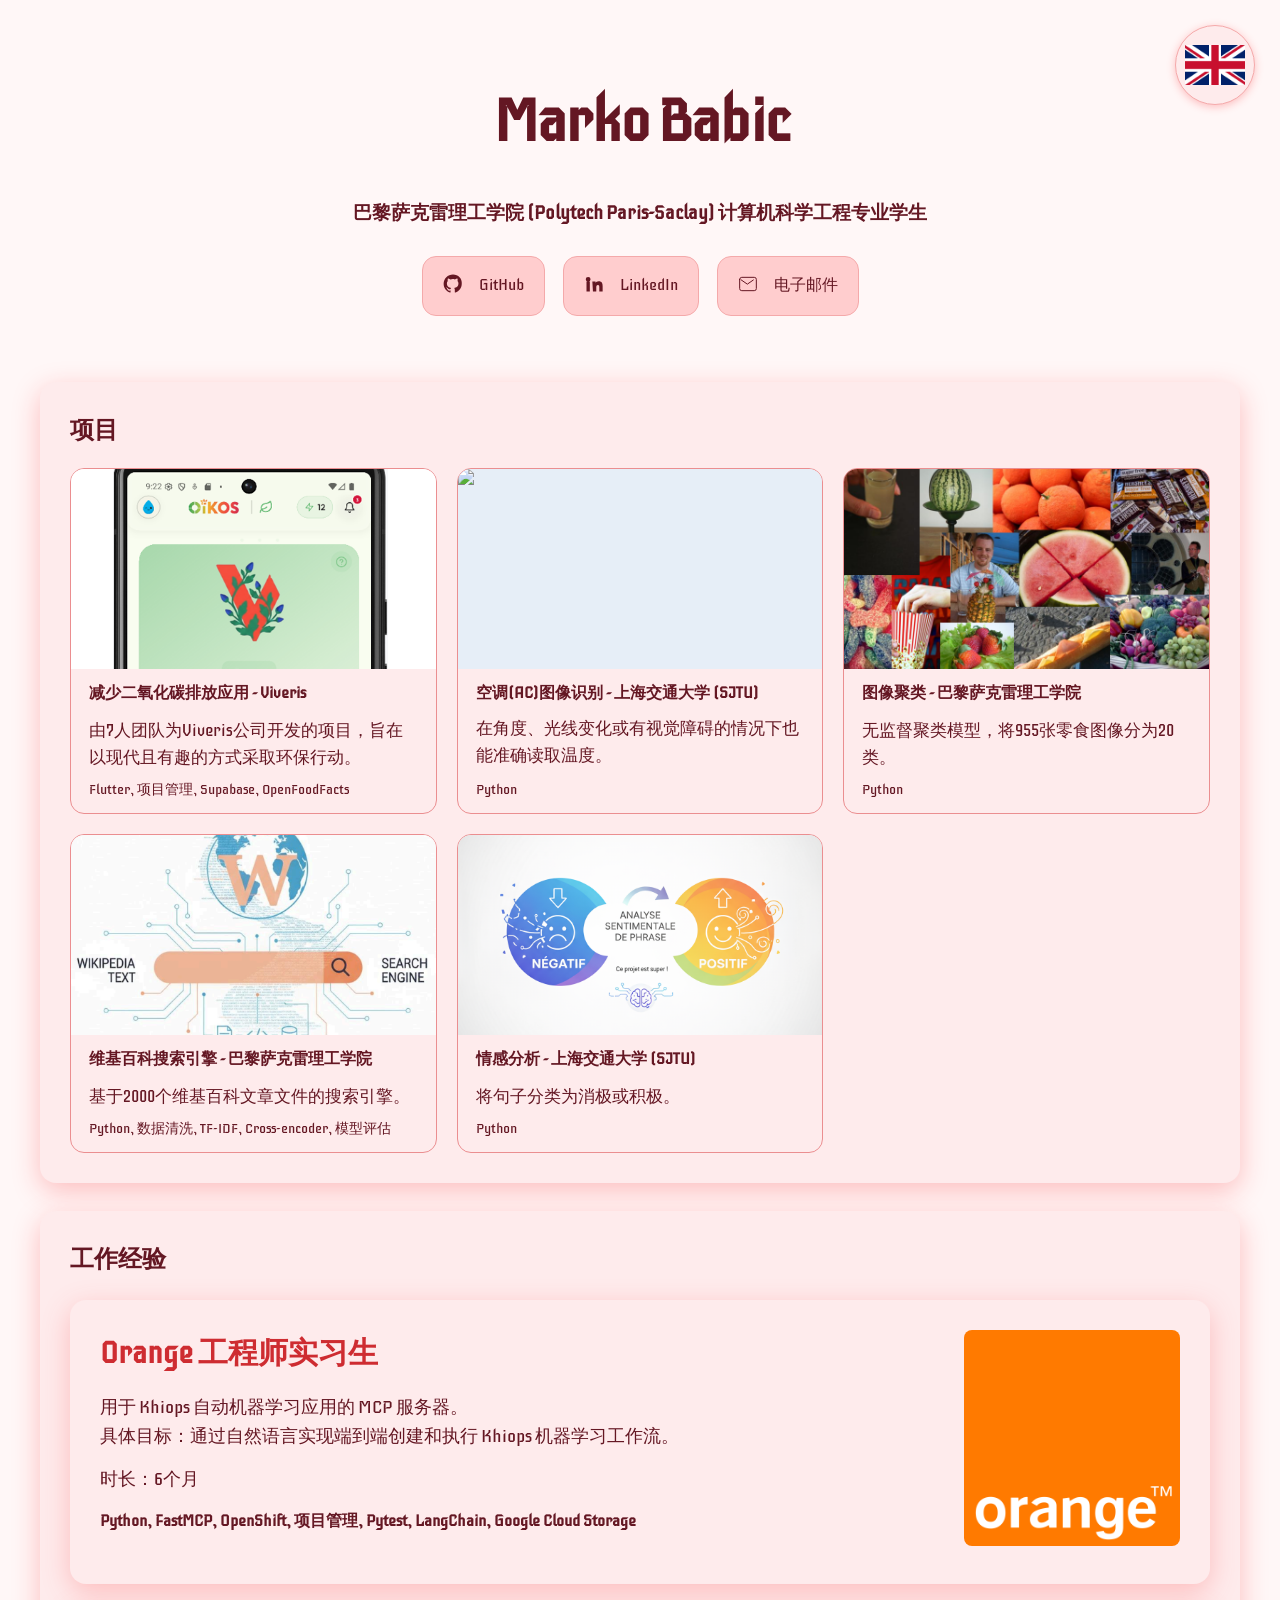
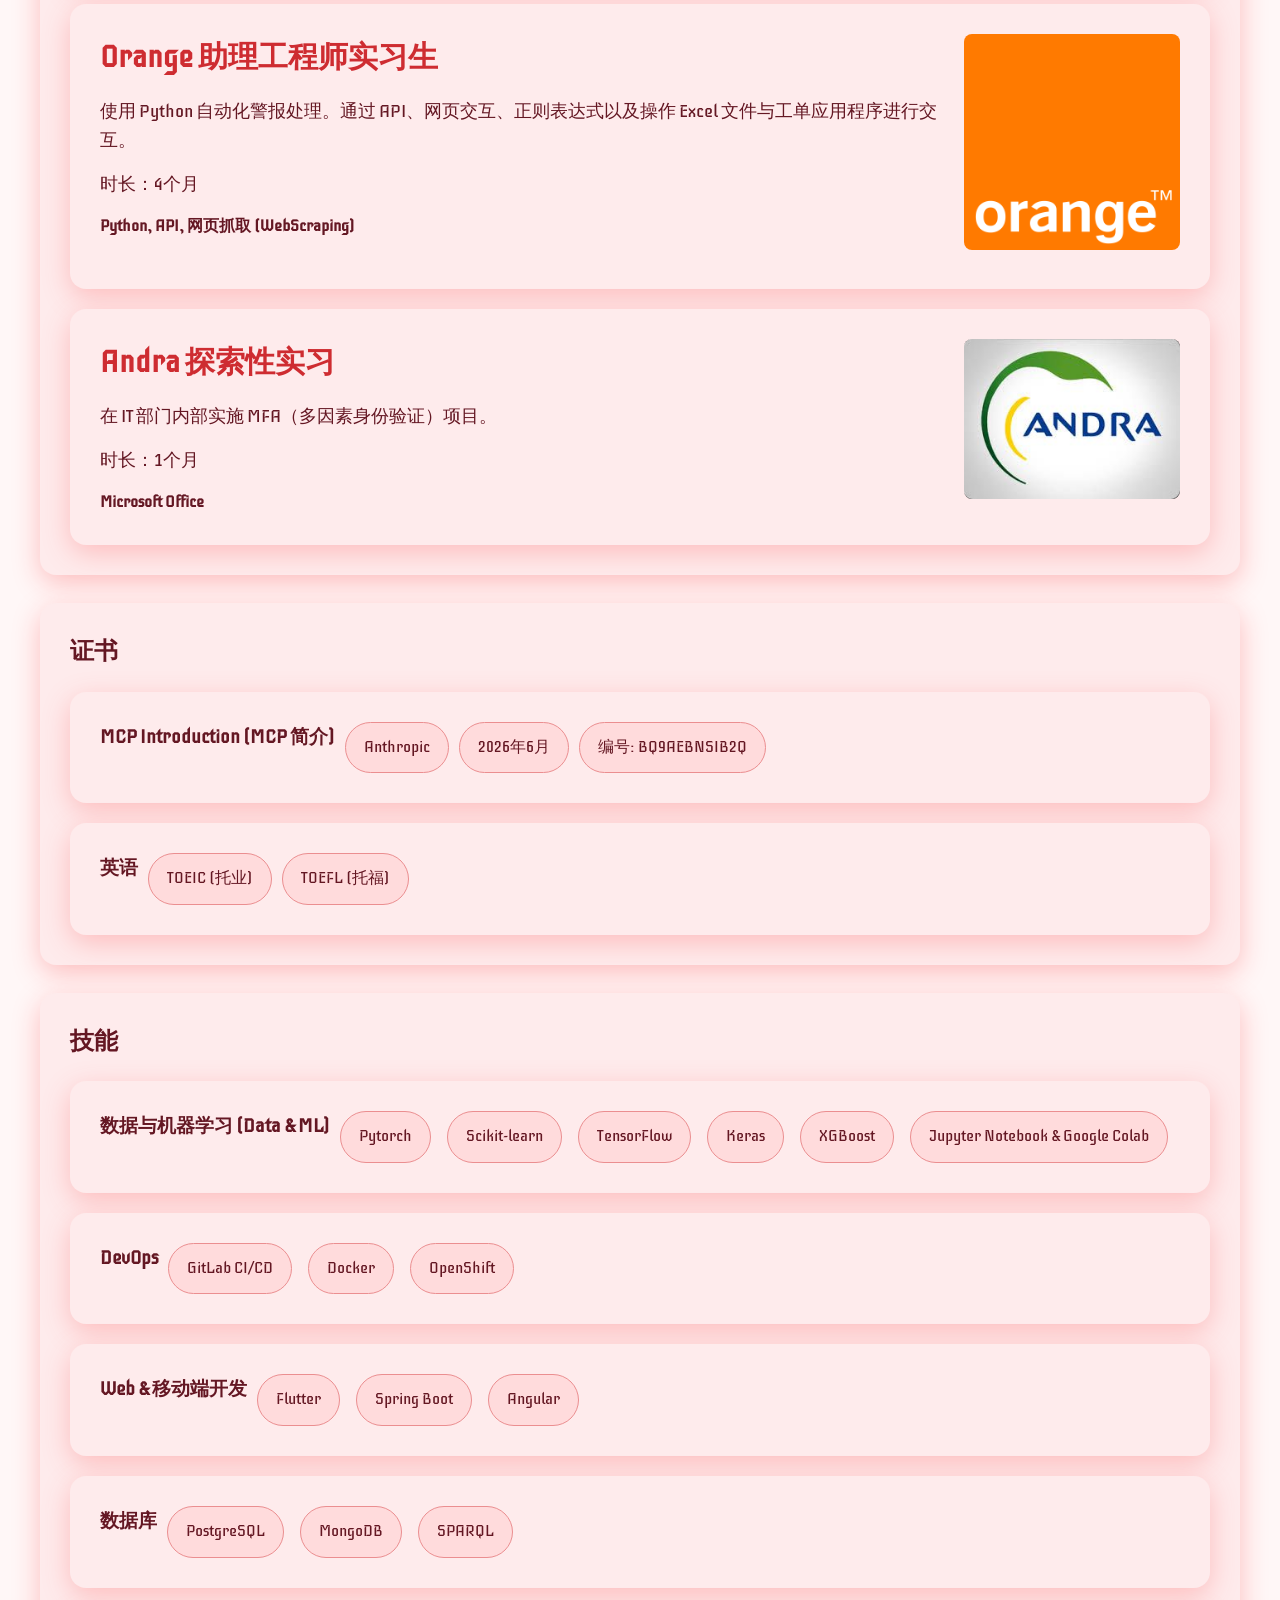
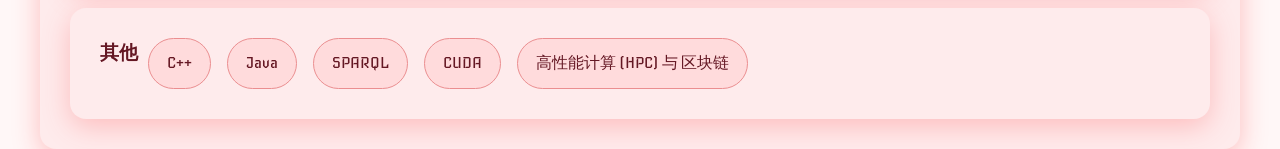
==== index_CN.html @ f630b7db "Rename index_cn.html to index_CN.html" ====
<!doctype html>
<html lang="zh">
<head>
  <meta charset="utf-8">
  <meta name="viewport" content="width=device-width,initial-scale=1">
  <title>作品集 — Marko Babic</title>
  <link rel="stylesheet" href="style.css" />
  <link href="https://fonts.googleapis.com/css?family=Iceberg:700|Iceberg:400" rel="stylesheet">
</head>
<body>
  <div class="container">
    <header>
      <div class="language-selector">
        <a href="index.html" class="language-btn" aria-label="法语版本">
          <span class="flag-icon">
            <img src="img/eng_flag.png" alt="FR" width="60" height="40">
          </span>
        </a>
      </div>

      <h1>Marko Babic</h1>
      <h3>巴黎萨克雷理工学院 (Polytech Paris-Saclay) 计算机科学工程专业学生</h3>

      <nav class="links" aria-label="社交链接">
        <a class="link-btn" href="https://github.com/Bakame1" target="_blank" rel="noopener noreferrer" aria-label="GitHub 链接">
          <span class="icon" aria-hidden="true">
            <svg viewBox="0 0 24 24" width="20" height="20" fill="none" xmlns="http://www.w3.org/2000/svg">
              <path d="M12 .5C5.73.5.75 5.48.75 11.76c0 4.9 3.17 9.06 7.57 10.53.55.1.75-.24.75-.53v-1.9c-3.08.67-3.73-1.48-3.73-1.48-.5-1.27-1.22-1.61-1.22-1.61-.99-.68.07-.67.07-.67 1.1.08 1.68 1.14 1.68 1.14.97 1.66 2.55 1.18 3.17.9.1-.7.38-1.18.69-1.45-2.46-.28-5.05-1.23-5.05-5.45 0-1.2.43-2.18 1.12-2.95-.11-.28-.49-1.41.11-2.94 0 0 .91-.29 2.98 1.12a10.3 10.3 0 0 1 2.71-.37c.92 0 1.85.12 2.71.37 2.07-1.41 2.98-1.12 2.98-1.12.6 1.53.22 2.66.11 2.94.7.77 1.12 1.76 1.12 2.95 0 4.23-2.6 5.16-5.08 5.43.39.34.73 1.02.73 2.06v3.06c0 .3.2.64.76.53 4.4-1.47 7.57-5.63 7.57-10.53C23.25 5.48 18.27.5 12 .5z" fill="currentColor"/>
            </svg>
          </span>
          <span>GitHub</span>
        </a>

        <a class="link-btn" href="https://linkedin.com/in/marko-babic" target="_blank" rel="noopener noreferrer" aria-label="LinkedIn 链接">
          <span class="icon" aria-hidden="true">
            <svg viewBox="0 0 24 24" width="20" height="20" fill="none" xmlns="http://www.w3.org/2000/svg">
              <path d="M4.98 3.5a2.88 2.88 0 1 1 0 5.76 2.88 2.88 0 0 1 0-5.76zM3 9h4v12H3zM10 9h3.83v1.64h.05c.53-1 1.82-2.06 3.74-2.06 4 0 4.74 2.64 4.74 6.07V21h-4v-5.02c0-1.2-.02-2.75-1.68-2.75-1.68 0-1.94 1.32-1.94 2.67V21h-4z" fill="currentColor"/>
            </svg>
          </span>
          <span>LinkedIn</span>
        </a>

        <a class="link-btn" href="#contactPopup" aria-label="发送电子邮件" onclick="openPopup(event)">
          <span class="icon" aria-hidden="true">
            <svg viewBox="0 0 24 24" width="20" height="20" fill="none" xmlns="http://www.w3.org/2000/svg">
              <path d="M2 6.5v11A2.5 2.5 0 0 0 4.5 20h15a2.5 2.5 0 0 0 2.5-2.5v-11A2.5 2.5 0 0 0 19.5 4h-15A2.5 2.5 0 0 0 2 6.5zM4 7.2l7.2 5 7.2-5" stroke="currentColor" stroke-width="1.2" stroke-linecap="round" stroke-linejoin="round"/>
            </svg>
          </span>
          <span>电子邮件</span>
        </a>
      </nav>
    </header>

    <section aria-labelledby="projects-title">
      <h2 id="projects-title" class="section-title">项目</h2>
      <div class="projects">
        
        <a href="https://github.com/MorganPhlp/oikos" class="project-link" target="_blank">
          <article class="project" aria-labelledby="proj1-title">
            <img src="img/projet1.png" alt="项目 1 图像" />
            <div class="project-body">
              <h3 id="proj1-title" style="font-size:16px;margin-bottom:2px">减少二氧化碳排放应用 - Viveris</h3>
              <p class="project-desc">由7人团队为Viveris公司开发的项目，旨在以现代且有趣的方式采取环保行动。</p>
              <div class="project-tech">Flutter, 项目管理, Supabase, OpenFoodFacts</div>
            </div>
          </article>
        </a>

        <a href="https://github.com/Bakame1/SJTU_digitAC_Recognition" class="project-link" target="_blank">
          <article class="project" aria-labelledby="proj2-title">
            <img src="img/projet2.jpg" alt="空调识别" />
            <div class="project-body">
              <h3 id="proj2-title" style="font-size:16px;margin-bottom:0px">空调(AC)图像识别 - 上海交通大学 (SJTU)</h3>
              <p class="project-desc">在角度、光线变化或有视觉障碍的情况下也能准确读取温度。</p>
              <div class="project-tech">Python</div>
            </div>
          </article>
        </a>

        <a href="https://github.com/Bakame1/Image_Clustering" class="project-link" target="_blank">
          <article class="project" aria-labelledby="proj3-title">
            <img src="img/projet3.png" alt="项目 3 图像" />
            <div class="project-body">
              <h3 id="proj3-title" style="font-size:16px;margin-bottom:2px">图像聚类 - 巴黎萨克雷理工学院</h3>
              <p class="project-desc">无监督聚类模型，将955张零食图像分为20类。</p>
              <div class="project-tech">Python</div>
            </div>
          </article>
        </a>

        <a href="https://github.com/Bakame1/ET5_NLP_Project_IR" class="project-link" target="_blank">
          <article class="project" aria-labelledby="proj4-title">
            <img src="img/projet4.png" alt="项目 4 图像" />
            <div class="project-body">
              <h3 id="proj4-title" style="font-size:16px;margin-bottom:2px">维基百科搜索引擎 - 巴黎萨克雷理工学院</h3>
              <p class="project-desc">基于2000个维基百科文章文件的搜索引擎。</p>
              <div class="project-tech">Python, 数据清洗, TF-IDF, Cross-encoder, 模型评估</div>
            </div>
          </article>
        </a>

        <a href="https://github.com/Bakame1/SJTU_Sentimental_Analysis" class="project-link" target="_blank">
          <article class="project" aria-labelledby="proj5-title">
            <img src="img/projet5.png" alt="项目 5 图像" />
            <div class="project-body">
              <h3 id="proj5-title" style="font-size:16px;margin-bottom:2px">情感分析 - 上海交通大学 (SJTU)</h3>
              <p class="project-desc">将句子分类为消极或积极。</p>
              <div class="project-tech">Python</div>
            </div>
          </article>
        </a>
      </div>
    </section>

    <section aria-labelledby="experiences-title">
      <div class="experiences">
        <h2 id="Experience" class="section-experience">工作经验</h2>
        <article class="experience" aria-labelledby="exp1-title">
          <div class="experience-body">
            <h3 id="exp1-title">Orange 工程师实习生</h3>
            <p class="project-desc">用于 Khiops 自动机器学习应用的 MCP 服务器。<br/>
              具体目标：通过自然语言实现端到端创建和执行 Khiops 机器学习工作流。</p>
            <p class="project-desc">时长：6个月</p>
            <div class="project-tech">Python, FastMCP, OpenShift, 项目管理, Pytest, LangChain, Google Cloud Storage</div>
          </div>
          <div class="experience-image">
            <img src="img/orange_logo.png" alt="Orange 标志" />
          </div>
        </article>

        <article class="experience" aria-labelledby="exp2-title">
          <div class="experience-body">
            <h3 id="exp2-title">Orange 助理工程师实习生</h3>
            <p class="project-desc">使用 Python 自动化警报处理。通过 API、网页交互、正则表达式以及操作 Excel 文件与工单应用程序进行交互。</p>
            <p class="project-desc">时长：4个月</p>
            <div class="project-tech">Python, API, 网页抓取 (WebScraping)</div>
          </div>
          <div class="experience-image">
            <img src="img/orange_logo.png" alt="Orange 标志" />
          </div>
        </article>

        <article class="experience" aria-labelledby="exp3-title">
          <div class="experience-body">
            <h3 id="exp3-title">Andra 探索性实习</h3>
            <p class="project-desc">在 IT 部门内部实施 MFA（多因素身份验证）项目。</p>
            <p class="project-desc">时长：1个月</p>
            <div class="project-tech">Microsoft Office</div>
          </div>
          <div class="experience-image">
            <img src="img/andra_logo.jpg" alt="Andra 标志" />
          </div>
        </article>
      </div>
    </section>

    <section aria-labelledby="certifications-title">
      <h2 id="certifications-title" class="section-title">证书</h2>
      <article class="experience">
        <h3>MCP Introduction (MCP 简介)</h3>
        <span class="skill" role="listitem">Anthropic</span>
        <span class="skill" role="listitem">2026年6月</span>
        <span class="skill" role="listitem">编号: BQ9AEBNSIB2Q</span>
      </article>
      <article class="experience">
        <h3>英语</h3>
        <span class="skill" role="listitem">TOEIC (托业)</span>
        <span class="skill" role="listitem">TOEFL (托福)</span>
      </article>
    </section>

    <section aria-labelledby="skills-title">
      <h2 id="skills-title" class="section-title">技能</h2>
      
      <article class="experience">
        <h3>数据与机器学习 (Data & ML)</h3>
        <div class="skills" role="list">
          <span class="skill" role="listitem">Pytorch</span>
          <span class="skill" role="listitem">Scikit-learn</span>
          <span class="skill" role="listitem">TensorFlow</span>
          <span class="skill" role="listitem">Keras</span>
          <span class="skill" role="listitem">XGBoost</span>
          <span class="skill" role="listitem">Jupyter Notebook & Google Colab</span>
        </div>
      </article>
      
      <article class="experience">
        <h3>DevOps</h3>
        <div class="skills" role="list">
          <span class="skill" role="listitem">GitLab CI/CD</span>
          <span class="skill" role="listitem">Docker</span>
          <span class="skill" role="listitem">OpenShift</span>
        </div>
      </article>

      <article class="experience">
        <h3>Web & 移动端开发</h3>
        <div class="skills" role="list">
          <span class="skill" role="listitem">Flutter</span>
          <span class="skill" role="listitem">Spring Boot</span>
          <span class="skill" role="listitem">Angular</span>
        </div>
      </article>

      <article class="experience">
        <h3>数据库</h3>
        <div class="skills" role="list">
          <span class="skill" role="listitem">PostgreSQL</span>
          <span class="skill" role="listitem">MongoDB</span>
          <span class="skill" role="listitem">SPARQL</span>
        </div>
      </article>

      <article class="experience">
        <h3>其他</h3>
        <div class="skills" role="list">
          <span class="skill" role="listitem">C++</span>
          <span class="skill" role="listitem">Java</span>
          <span class="skill" role="listitem">SPARQL</span>
          <span class="skill" role="listitem">CUDA</span>
          <span class="skill" role="listitem">高性能计算 (HPC) 与 区块链</span>
        </div>
      </article>
    </section>

    <div id="contactPopup" class="popup-overlay">
      <div class="popup-content">
        <span class="close-popup">&times;</span>
        <h2>联系我</h2>
        <form action="https://getform.io/f/bgdjlmoa" method="POST" class="contact-form">
          <input type="text" name="name" placeholder="姓名" required>
          <input type="email" name="email" placeholder="电子邮件" required>
          <textarea name="message" placeholder="留言内容" required></textarea>
          <input type="hidden" name="_gotcha" style="display:none !important">
          <button type="submit">发送</button>
        </form>
      </div>
    </div>

    <div id="globalSuccessOverlay" class="global-success-overlay">
      <div class="global-success-message">
        消息发送成功！
      </div>
    </div>

    <script src="script.js"></script>
  </body>
</html>
---- style.css ----
/* Variables globales (thème clair par défaut) */
:root {
  --bg-base: #FFF7F7;
  --bg-reverse:#201314;

  --text-base: #641723;
  --text-base-2 : #CE2C31;

  --bg_link_btn : #FFCDCE;

  --card-bg: #FEEBEC;
  
  --skill-bg: #FFDBDC;

  --shadow-color: #FDBDBE;
  --border-color: #F4A9AA;
  --skill-border: #EB8E90;

  --font-title:'Iceberg';
  --font-title-body:'Iceberg';
}
/* Thème sombre, selon préférence système */
@media (prefers-color-scheme: dark) {
  :root {
    --bg-base: #201314;
    --bg-reverse:#FFF7F7;


    --text-base: #FFD1D9;
    --text-base-2 : #FF9592;

    --bg_link_btn : #611623;

    --card-bg: #3B1219;
    --skill-bg: #500F1C;

    --shadow-color: #72232D;
    --border-color: #8C333A;
    --skill-border: #B54548;
  }
}
/* Styles appliquant les variables */
* { box-sizing: border-box; margin: 0; padding: 0; }
html, body { height: 100%; }


body {
  font-family:  var(--font-title-body),system-ui, -apple-system, "Segoe UI", Roboto, "Helvetica Neue", Arial;
  line-height: 1.6;
  color: var(--text-base);
  background: var(--bg-base);
  -webkit-font-smoothing: antialiased;
  -moz-osx-font-smoothing: grayscale;
  padding: 36px;
}

.container { max-width: 1200px; margin: 0 auto; }
header {
  display: flex;
  flex-direction: column;
  align-items: center;
  gap: 28px;
  padding: 38px 24px;
}
h1 { font-size: clamp(40px, 8vw, 60px); letter-spacing: -0.03em; font-family: var(--font-title-name); }
/* Boutons sociaux */
.links { display: flex; gap: 18px; }
.link-btn {
  color:  var(--text-base);
  display: inline-flex;
  align-items: center;
  gap: 12px;
  padding: 16px 20px;
  border-radius: 14px;
  text-decoration: none;
  background: var(--bg_link_btn);
  border: 1px solid var(--border-color);
  backdrop-filter: blur(4px);
  transition: transform 200ms ease, box-shadow 200ms ease;
  overflow: hidden;
}
.link-btn:focus { outline: 4px solid var(--text-base); }
.link-btn:hover {
  transform: translateY(-4px);
  box-shadow: 0 8px 24px var(--shadow-color);
}
/* Icônes en rotation */
.icon {
  width: 24px;
  height: 24px;
  display: inline-block;
  transition: transform 0.8s cubic-bezier(.2,.8,.2,1);
  will-change: transform;
}
.link-btn:hover .icon { transform: rotate(360deg); }
/* Sections */
section {
  background: var(--card-bg);
  border-radius: 16px;
  padding: 30px;
  margin-top: 28px;
  box-shadow: 0 8px 28px var(--shadow-color);
}
.section-title { font-weight: 600; margin-bottom: 18px; }
/* Compétences */
.skills {
  display: flex;
  flex-wrap: wrap;
  gap: 16px;
}
.skill {
  padding: 12px 18px;
  border-radius: 999px;
  background: var(--skill-bg);
  font-size: 16px;
  border: 1px solid var(--skill-border);
}
/* Projets */
.projects {
  display: grid;
  grid-template-columns: repeat(3, 1fr);
  gap: 20px;
}
.project {
  display: flex;
  flex-direction: column;
  border-radius: 14px;
  overflow: hidden;
  border: 1px solid var(--skill-border);
  margin: 0;
  height: 100%; /* Prend toute la hauteur disponible */
}
.project img {
  width: 100%;
  height: 200px;
  object-fit: cover;
  display: block;
  background: #e6eef7;
  font-size: 0;
  line-height: 0;
}
.project-body {
  padding: 12px 18px 12px; /* Padding réduit en bas */
  flex-grow: 1;
  display: flex;
  flex-direction: column;
  gap: 8px;
}
.project-body h3,
.project-body p {
  margin: 0;
  padding: 0;
}
.project-desc {
  font-size: 17px;
  color: var(--text-base);
  margin: 0;
}
.project-tech {
  font-size: 14px;
  color: var(--text-base);
  margin: 0;
  margin-top: auto; /* Aligne le texte en bas si nécessaire */
}
/* Réactivité */
@media (max-width: 900px) {
  .projects { grid-template-columns: repeat(2, 1fr); }
}
@media (max-width: 600px) {
  header { align-items: flex-start; }
  .links { order: 2; }
  .projects { grid-template-columns: 1fr; }
  .project img { height: 240px; }
}
/* Réduire les animations si préférence */
@media (prefers-reduced-motion: reduce) {
  .icon, .link-btn { transition: none; }
}

/* Style de base de l'élément */
article.project {
  /* Ajoute une transition douce pour l'effet de grossissement */
  transition: transform 0.1s ease-in-out; 
}

/* Style appliqué lorsque la souris est sur l'élément */
article.project:hover {
  /* Fait grossir l'élément de 10% */
  transform: scale(1.08); 
  /* Vous pouvez aussi ajouter d'autres effets, comme une ombre */
  box-shadow: 0 10px 20px rgba(0,0,0,0.2);
}
a.project-link {
  color: inherit; /* Fait en sorte que le texte hérite de la couleur de son parent */
  text-decoration: none; /* Supprime le soulignement du lien */
}
/* Pop-up de contact */
.popup-overlay {
  display: none;
  position: fixed;
  top: 0;
  left: 0;
  width: 100%;
  height: 100%;
  background-color: rgba(0, 0, 0, 0.7);
  z-index: 1000;
  justify-content: center;
  align-items: center;
}

.popup-content {
  background: var(--card-bg);
  padding: 24px;
  border-radius: 12px;
  width: 90%;
  max-width: 500px;
  box-shadow: 0 8px 28px var(--shadow-color);
  position: relative;
}

.popup-content h2 {
  margin-top: 0;
  color: var(--text-base);
}

.close-popup {
  position: absolute;
  top: 12px;
  right: 16px;
  font-size: 24px;
  cursor: pointer;
  color: var(--text-base);
}

.contact-form {
  display: flex;
  flex-direction: column;
  gap: 12px;
}

.contact-form input,
.contact-form textarea {
  padding: 10px;
  border: 1px solid var(--border-color);
  border-radius: 6px;
  background: var(--skill-bg);
  color: var(--text-base);
}

.contact-form textarea {
  min-height: 120px;
  resize: vertical;
}

.contact-form button {
  padding: 12px;
  background: var(--bg_link_btn);
  color: var(--text-base);
  border: none;
  border-radius: 6px;
  cursor: pointer;
  font-weight: 600;
}

.contact-form button:hover {
  opacity: 0.9;
}

/* Animation pour le message de succès */
@keyframes slideIn {
  0% {
    opacity: 0;
    transform: translateY(10px);
  }
  100% {
    opacity: 1;
    transform: translateY(0);
  }
}


/* Overlay pour le message de succès */
.global-success-overlay {
  display: none;
  position: fixed;
  top: 0;
  left: 0;
  width: 100%;
  height: 100%;
  background-color: var(--bg-base);
  z-index: 1001;
  justify-content: center;
  align-items: center;
}

.global-success-message {
  background-color: var(--bg-reverse);
  color: green;
  padding: 20px 30px;
  border-radius: 12px;
  box-shadow: 0 8px 28px var(--shadow-color);
  animation: slideIn 0.3s ease-out forwards;
  text-align: center;
  font-weight: 600;
  max-width: 80%;
}



/* Boutons de langue */
.language-selector {
  position: fixed;
  top: 20px;
  right: 20px;
  z-index: 1000;
  display: flex;
  gap: 12px;
  border-radius: 50%;
  padding: 5px;
  
}


.language-btn {
  display: inline-flex;
  align-items: center;
  justify-content: center;
  width: 80px;
  height: 80px;
  border-radius: 50%;
  background: var(--card-bg);
  border: 1px solid var(--border-color);
  transition: transform 0.4s ease;
  overflow: hidden;
  box-shadow: 0 2px 8px var(--shadow-color);
}

.language-btn:hover {
  transform: rotate(360deg);
}

.flag-icon {
  width: 60px;
  height: 60px;
  display: flex;
  align-items: center;
  justify-content: center;
}

.flag-icon svg {
  width: 100%;
  height: 100%;
}

/* Experience */
.experience {
  display: flex;
  align-items: flex-start;
  gap: 10px;
  background: var(--card-bg);
  border-radius: 16px;
  padding: 30px;
  margin-top: 20px;
  box-shadow: 0 8px 28px var(--shadow-color);
}

.experience-body {
  flex: 1;
  min-width: 0;
}

.experience-body h3 {
  font-size: 30px;
  margin-bottom: 15px;
  color: var(--text-base-2);
}

.experience-body .project-desc {
  font-size: 18px;
  margin-bottom: 15px;
  line-height: 1.6;
}

.experience-body .project-tech {
  font-size: 16px;
  font-weight: 600;
}

.experience-image {
  flex-shrink: 0;
  width: 20%;
  max-width: 400px;
}

.experience-image img {
  width: 100%;
  height: auto;
  border-radius: 8px;
}

/* Réactivité */
@media (max-width: 768px) {
  .experience {
    flex-direction: column;
  }
  .experience-image {
    width: 100%;
    margin-top: 20px;
  }
}
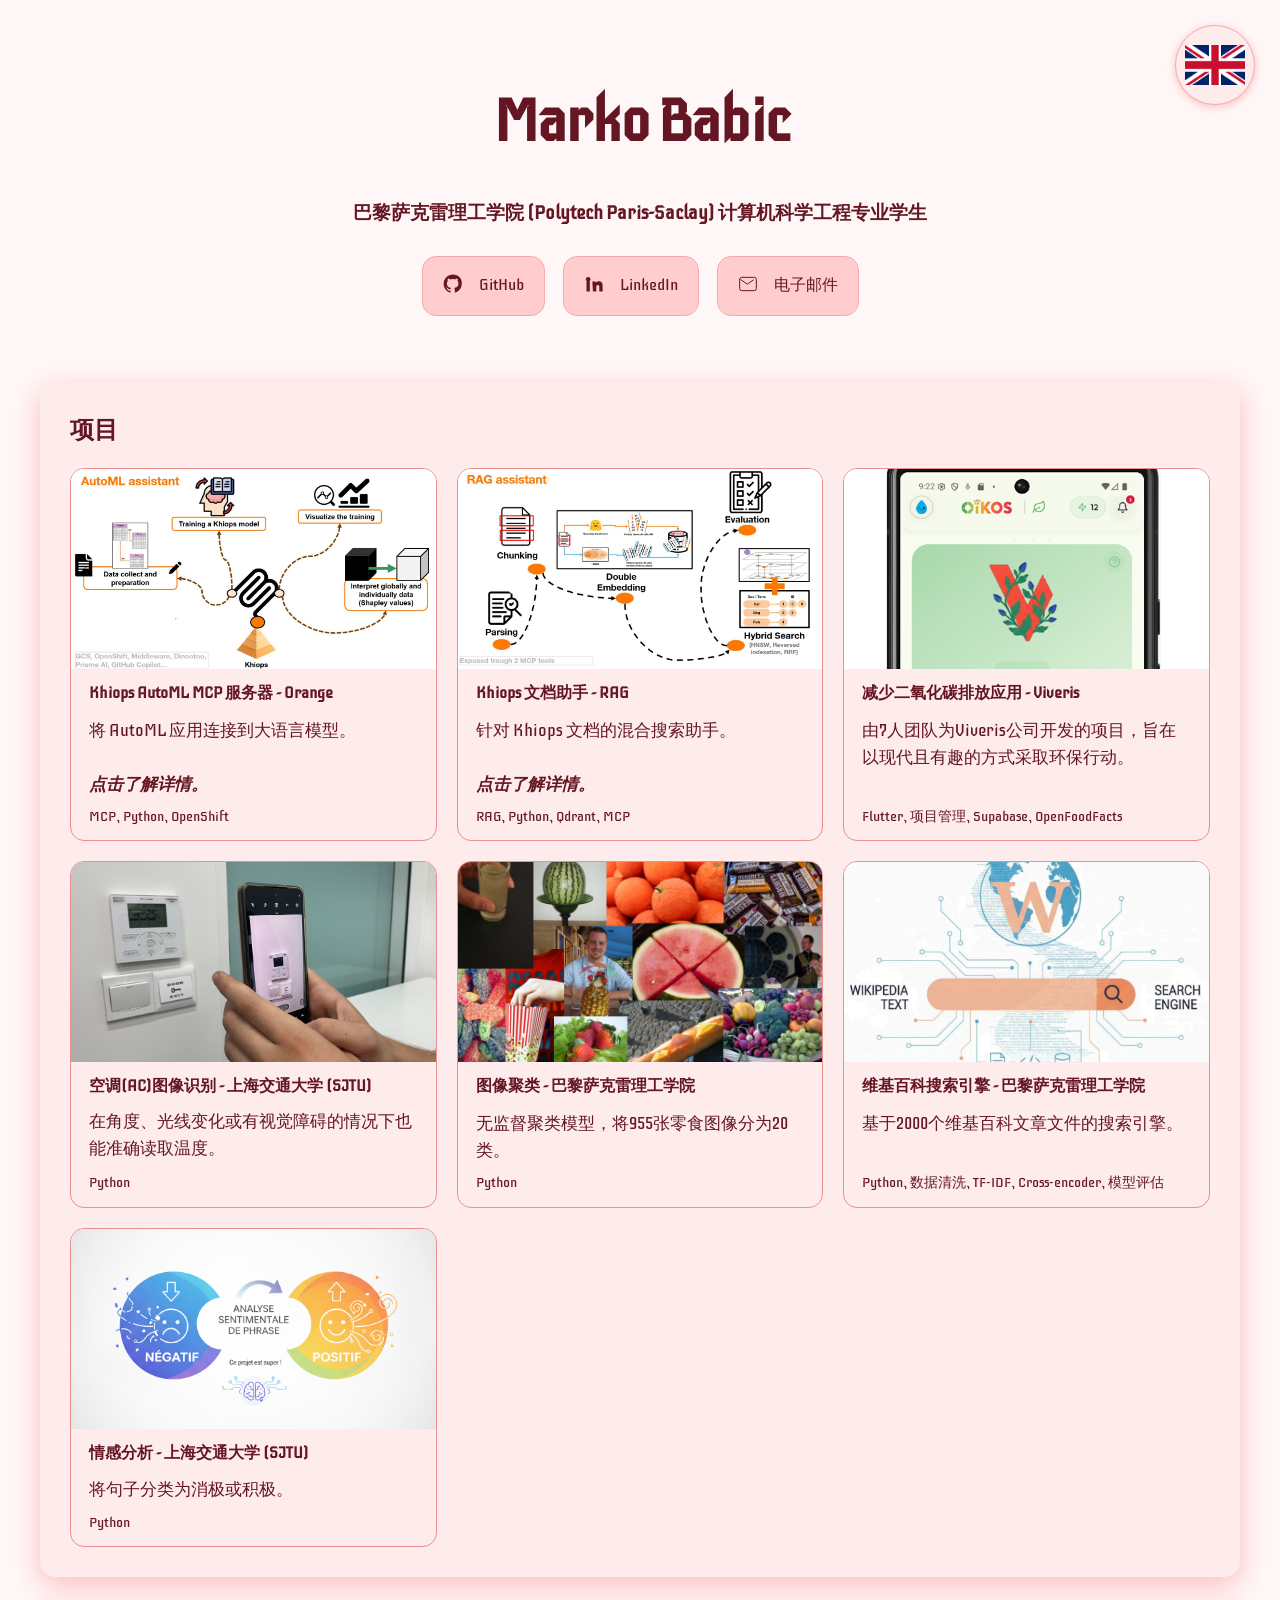
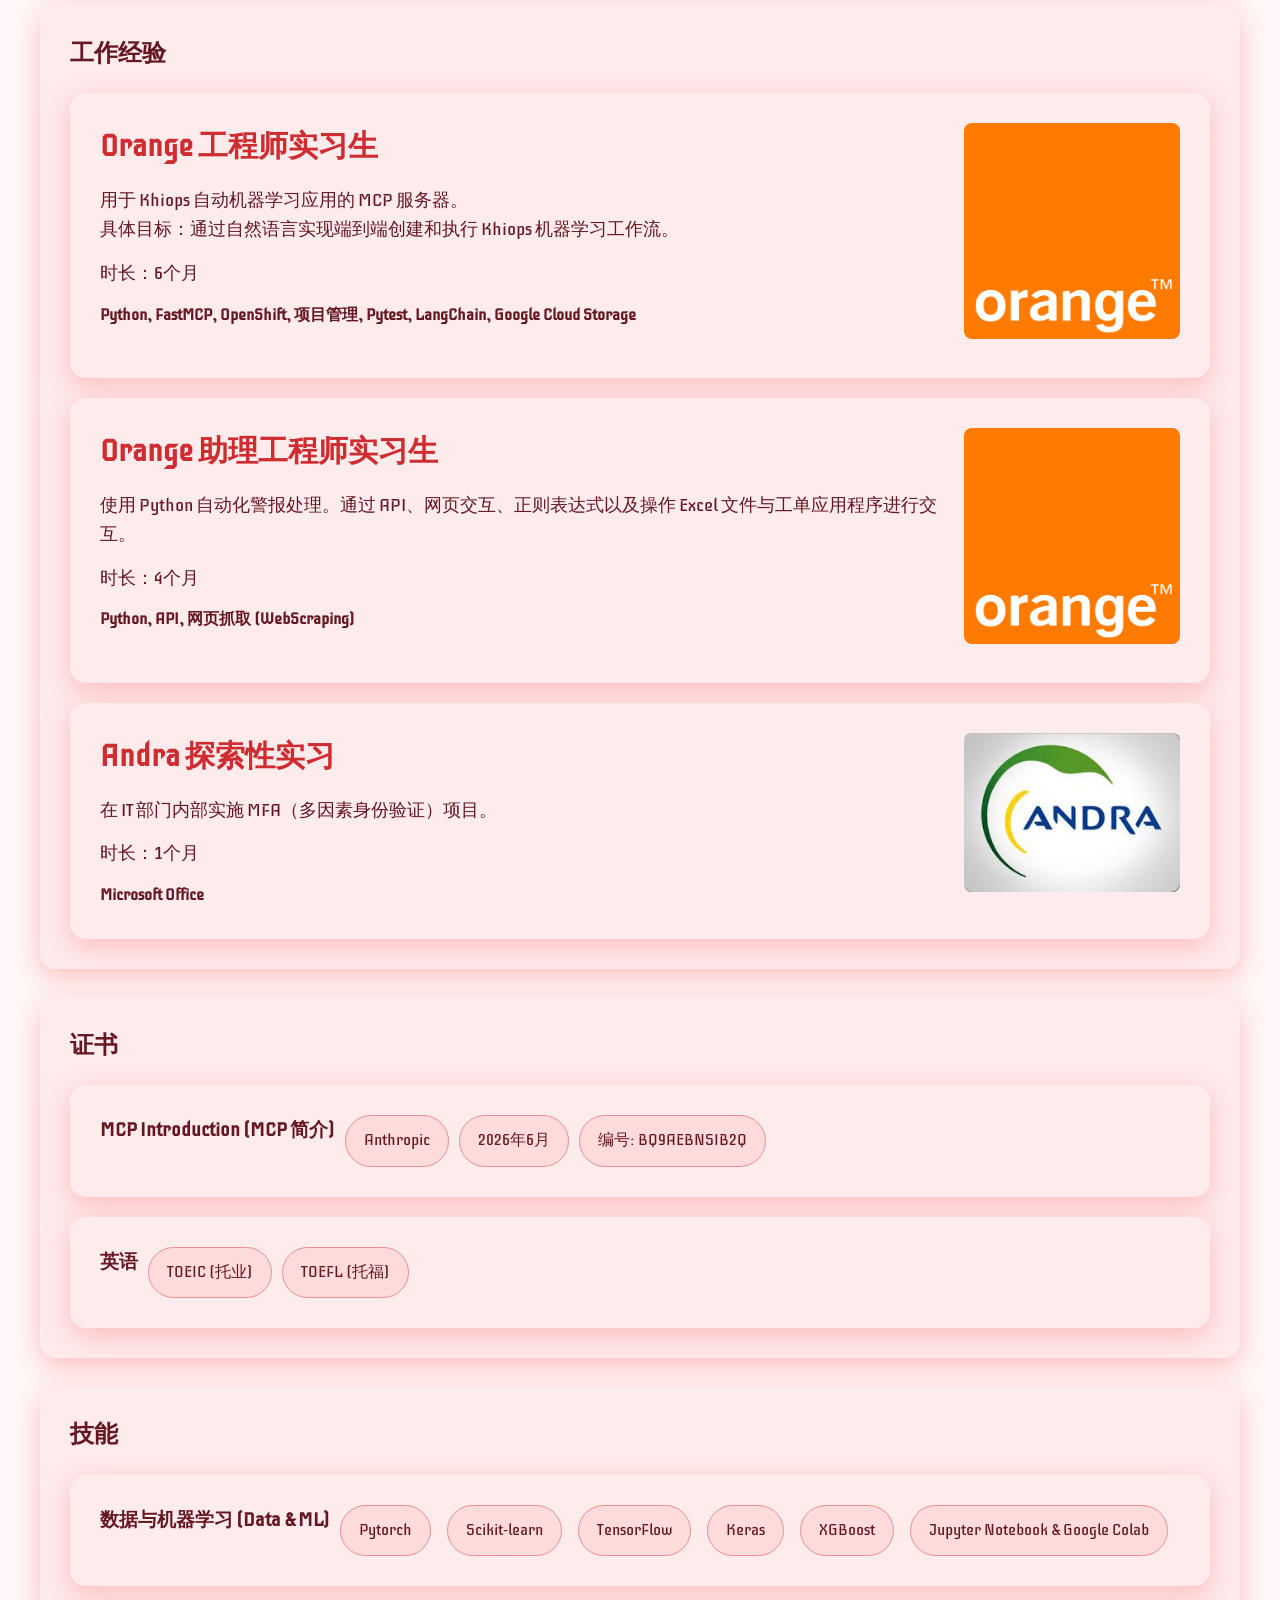
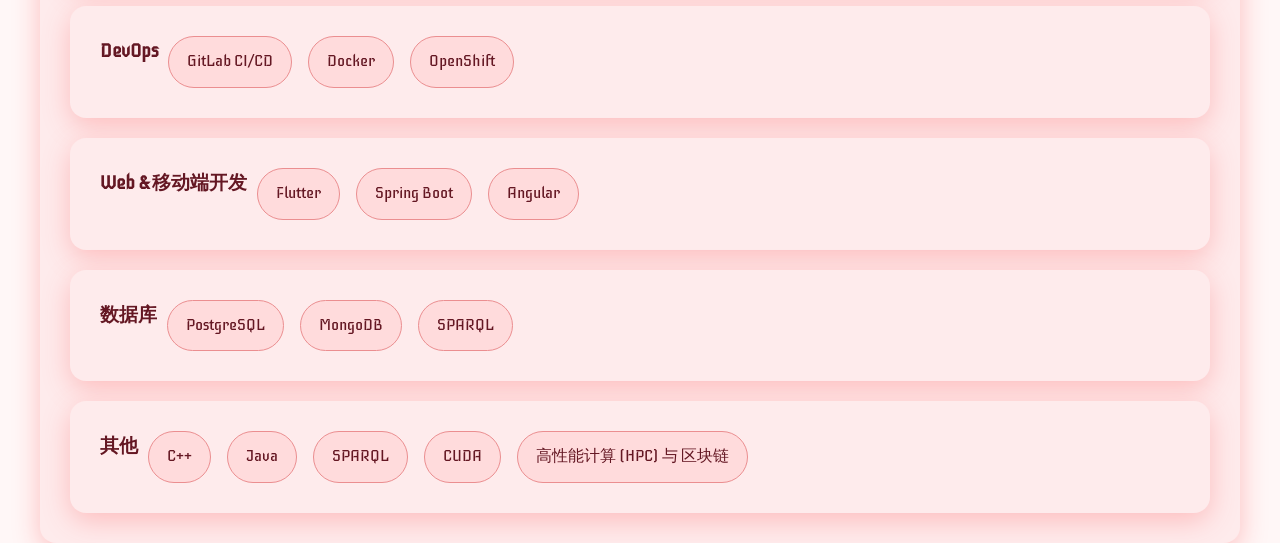
==== commit 278f7e71: "update fr, cn pages + refactoring names of elements" ====
--- a/index_CN.html
+++ b/index_CN.html
@@ -55,9 +55,31 @@
       <h2 id="projects-title" class="section-title">项目</h2>
       <div class="projects">
         
+        <a href="#mcpProjectPopup" class="project-link project-modal-trigger" aria-haspopup="dialog" aria-controls="mcpProjectPopup" aria-label="查看 Khiops AutoML MCP 服务器项目详情">
+          <article class="project" aria-labelledby="mcp-project-title">
+            <img src="img/project-01-mcp.jpg" alt="Khiops AutoML MCP 项目" />
+            <div class="project-body">
+              <h3 id="mcp-project-title" style="font-size:16px;margin-bottom:2px">Khiops AutoML MCP 服务器 - Orange</h3>
+              <p class="project-desc">将 AutoML 应用连接到大语言模型。<br/><br/><i><b>点击了解详情。</b></i></p>
+              <div class="project-tech">MCP, Python, OpenShift</div>
+            </div>
+          </article>
+        </a>
+
+        <a href="#ragProjectPopup" class="project-link project-modal-trigger" aria-haspopup="dialog" aria-controls="ragProjectPopup" aria-label="查看 Khiops RAG 文档助手项目详情">
+          <article class="project" aria-labelledby="rag-project-title">
+            <img src="img/project-02-rag.jpg" alt="Khiops RAG 文档助手" />
+            <div class="project-body">
+              <h3 id="rag-project-title" style="font-size:16px;margin-bottom:2px">Khiops 文档助手 - RAG</h3>
+              <p class="project-desc">针对 Khiops 文档的混合搜索助手。<br/><br/><i><b>点击了解详情。</b></i></p>
+              <div class="project-tech">RAG, Python, Qdrant, MCP</div>
+            </div>
+          </article>
+        </a>
+
         <a href="https://github.com/MorganPhlp/oikos" class="project-link" target="_blank">
           <article class="project" aria-labelledby="proj1-title">
-            <img src="img/projet1.png" alt="项目 1 图像" />
+            <img src="img/project-03-co2-reduction.png" alt="项目 1 图像" />
             <div class="project-body">
               <h3 id="proj1-title" style="font-size:16px;margin-bottom:2px">减少二氧化碳排放应用 - Viveris</h3>
               <p class="project-desc">由7人团队为Viveris公司开发的项目，旨在以现代且有趣的方式采取环保行动。</p>
@@ -68,7 +90,7 @@
 
         <a href="https://github.com/Bakame1/SJTU_digitAC_Recognition" class="project-link" target="_blank">
           <article class="project" aria-labelledby="proj2-title">
-            <img src="img/projet2.jpg" alt="空调识别" />
+            <img src="img/project-04-ac-recognition.jpg" alt="空调识别" />
             <div class="project-body">
               <h3 id="proj2-title" style="font-size:16px;margin-bottom:0px">空调(AC)图像识别 - 上海交通大学 (SJTU)</h3>
               <p class="project-desc">在角度、光线变化或有视觉障碍的情况下也能准确读取温度。</p>
@@ -79,7 +101,7 @@
 
         <a href="https://github.com/Bakame1/Image_Clustering" class="project-link" target="_blank">
           <article class="project" aria-labelledby="proj3-title">
-            <img src="img/projet3.png" alt="项目 3 图像" />
+            <img src="img/project-05-image-clustering.png" alt="项目 3 图像" />
             <div class="project-body">
               <h3 id="proj3-title" style="font-size:16px;margin-bottom:2px">图像聚类 - 巴黎萨克雷理工学院</h3>
               <p class="project-desc">无监督聚类模型，将955张零食图像分为20类。</p>
@@ -90,7 +112,7 @@
 
         <a href="https://github.com/Bakame1/ET5_NLP_Project_IR" class="project-link" target="_blank">
           <article class="project" aria-labelledby="proj4-title">
-            <img src="img/projet4.png" alt="项目 4 图像" />
+            <img src="img/project-06-wikipedia-search.png" alt="项目 4 图像" />
             <div class="project-body">
               <h3 id="proj4-title" style="font-size:16px;margin-bottom:2px">维基百科搜索引擎 - 巴黎萨克雷理工学院</h3>
               <p class="project-desc">基于2000个维基百科文章文件的搜索引擎。</p>
@@ -101,7 +123,7 @@
 
         <a href="https://github.com/Bakame1/SJTU_Sentimental_Analysis" class="project-link" target="_blank">
           <article class="project" aria-labelledby="proj5-title">
-            <img src="img/projet5.png" alt="项目 5 图像" />
+            <img src="img/project-07-sentiment-analysis.png" alt="项目 5 图像" />
             <div class="project-body">
               <h3 id="proj5-title" style="font-size:16px;margin-bottom:2px">情感分析 - 上海交通大学 (SJTU)</h3>
               <p class="project-desc">将句子分类为消极或积极。</p>
@@ -222,6 +244,47 @@
         </div>
       </article>
     </section>
+
+    <div id="mcpProjectPopup" class="popup-overlay project-popup-overlay">
+      <div class="popup-content project-popup-content" role="dialog" aria-modal="true" aria-labelledby="mcpProjectTitle" aria-describedby="mcpProjectDescription">
+        <button type="button" class="close-project-popup" aria-label="关闭项目详情">&times;</button>
+        <img class="project-popup-image" src="img/project-01-mcp.jpg" alt="Khiops AutoML MCP 服务器项目插图" />
+        <h2 id="mcpProjectTitle">Khiops AutoML MCP 服务器 - Orange</h2>
+        <ul id="mcpProjectDescription" class="project-details">
+          <li>基于 Khiops Python 库实现确定性的 MCP 工具。</li>
+          <li>采用无状态架构并通过数据库确保数据持久化。</li>
+          <li>通过 Google Cloud Storage 身份验证，直接使用存储在 GCS 中的数据集训练机器学习模型。</li>
+          <li>通过中间件会话拦截 MCP 工具调用。</li>
+          <li>已在多个 MCP 客户端上测试：Dinootoo、Prisme AI、GitHub Copilot 和 VS Code 上的 Continue。</li>
+        </ul>
+      </div>
+    </div>
+
+    <div id="ragProjectPopup" class="popup-overlay project-popup-overlay">
+      <div class="popup-content project-popup-content" role="dialog" aria-modal="true" aria-labelledby="ragProjectTitle" aria-describedby="ragProjectDescription">
+        <button type="button" class="close-project-popup" aria-label="关闭项目详情">&times;</button>
+        <img class="project-popup-image" src="img/project-02-rag.jpg" alt="Khiops RAG 文档助手项目插图" />
+        <h2 id="ragProjectTitle">Khiops 文档助手 - RAG</h2>
+        <ul id="ragProjectDescription" class="project-details">
+          <li>解析 .md、.py、.ipynb 和 .rst 格式的文档。</li>
+          <li>根据章节标题对文档进行分块。</li>
+          <li>将文本块转换为稠密向量 (sentence-transformers/paraphrase-multilingual-MiniLM-L12-v2) 和稀疏向量 (BM25)。</li>
+          <li>将包含两种向量的唯一数据点保存到 Qdrant。</li>
+          <li>稠密向量使用 HNSW 索引，稀疏向量使用倒排索引。</li>
+          <li>通过 RRF 和 DBSF 合并排名，实现混合搜索。</li>
+          <li>使用 Recall@k、Precision@k 和 MRR 评估检索效果。</li>
+          <li>通过两个 MCP 工具连接大语言模型：一个返回相关文本块，另一个检索指定文档的内容。</li>
+        </ul>
+        <a class="link-btn project-github-link" href="https://github.com/Bakame1/khiops_doc_RAG" target="_blank" rel="noopener noreferrer">
+          <span class="icon" aria-hidden="true">
+            <svg viewBox="0 0 24 24" width="20" height="20" fill="none" xmlns="http://www.w3.org/2000/svg">
+              <path d="M12 .5C5.73.5.75 5.48.75 11.76c0 4.9 3.17 9.06 7.57 10.53.55.1.75-.24.75-.53v-1.9c-3.08.67-3.73-1.48-3.73-1.48-.5-1.27-1.22-1.61-1.22-1.61-.99-.68.07-.67.07-.67 1.1.08 1.68 1.14 1.68 1.14.97 1.66 2.55 1.18 3.17.9.1-.7.38-1.18.69-1.45-2.46-.28-5.05-1.23-5.05-5.45 0-1.2.43-2.18 1.12-2.95-.11-.28-.49-1.41.11-2.94 0 0 .91-.29 2.98 1.12a10.3 10.3 0 0 1 2.71-.37c.92 0 1.85.12 2.71.37 2.07-1.41 2.98-1.12 2.98-1.12.6 1.53.22 2.66.11 2.94.7.77 1.12 1.76 1.12 2.95 0 4.23-2.6 5.16-5.08 5.43.39.34.73 1.02.73 2.06v3.06c0 .3.2.64.76.53 4.4-1.47 7.57-5.63 7.57-10.53C23.25 5.48 18.27.5 12 .5z" fill="currentColor"/>
+            </svg>
+          </span>
+          <span>GitHub 仓库</span>
+        </a>
+      </div>
+    </div>
 
     <div id="contactPopup" class="popup-overlay">
       <div class="popup-content">
--- a/style.css
+++ b/style.css
@@ -194,6 +194,21 @@
   color: inherit; /* Fait en sorte que le texte hérite de la couleur de son parent */
   text-decoration: none; /* Supprime le soulignement du lien */
 }
+button.project-link {
+  display: block;
+  width: 100%;
+  color: inherit;
+  font: inherit;
+  text-align: left;
+  background: none;
+  border: 0;
+  cursor: pointer;
+}
+button.project-link:focus-visible {
+  outline: 3px solid var(--text-base-2);
+  outline-offset: 4px;
+  border-radius: 14px;
+}
 /* Pop-up de contact */
 .popup-overlay {
   display: none;
@@ -216,6 +231,56 @@
   max-width: 500px;
   box-shadow: 0 8px 28px var(--shadow-color);
   position: relative;
+}
+
+.project-popup-overlay {
+  z-index: 1002;
+  padding: 20px;
+}
+
+.project-popup-content {
+  max-height: 90vh;
+  overflow-y: auto;
+}
+
+.project-popup-image {
+  display: block;
+  width: 100%;
+  max-height: 240px;
+  margin-bottom: 16px;
+  border-radius: 8px;
+  object-fit: contain;
+}
+
+.close-project-popup {
+  position: absolute;
+  top: 12px;
+  right: 16px;
+  padding: 0;
+  color: var(--text-base);
+  font: inherit;
+  font-size: 28px;
+  line-height: 1;
+  background: none;
+  border: 0;
+  cursor: pointer;
+}
+
+.project-popup-content h2 {
+  padding-right: 28px;
+}
+
+.project-details {
+  margin: 16px 0 0;
+  padding-left: 22px;
+}
+
+.project-details li + li {
+  margin-top: 10px;
+}
+
+.project-github-link {
+  margin-top: 20px;
 }
 
 .popup-content h2 {
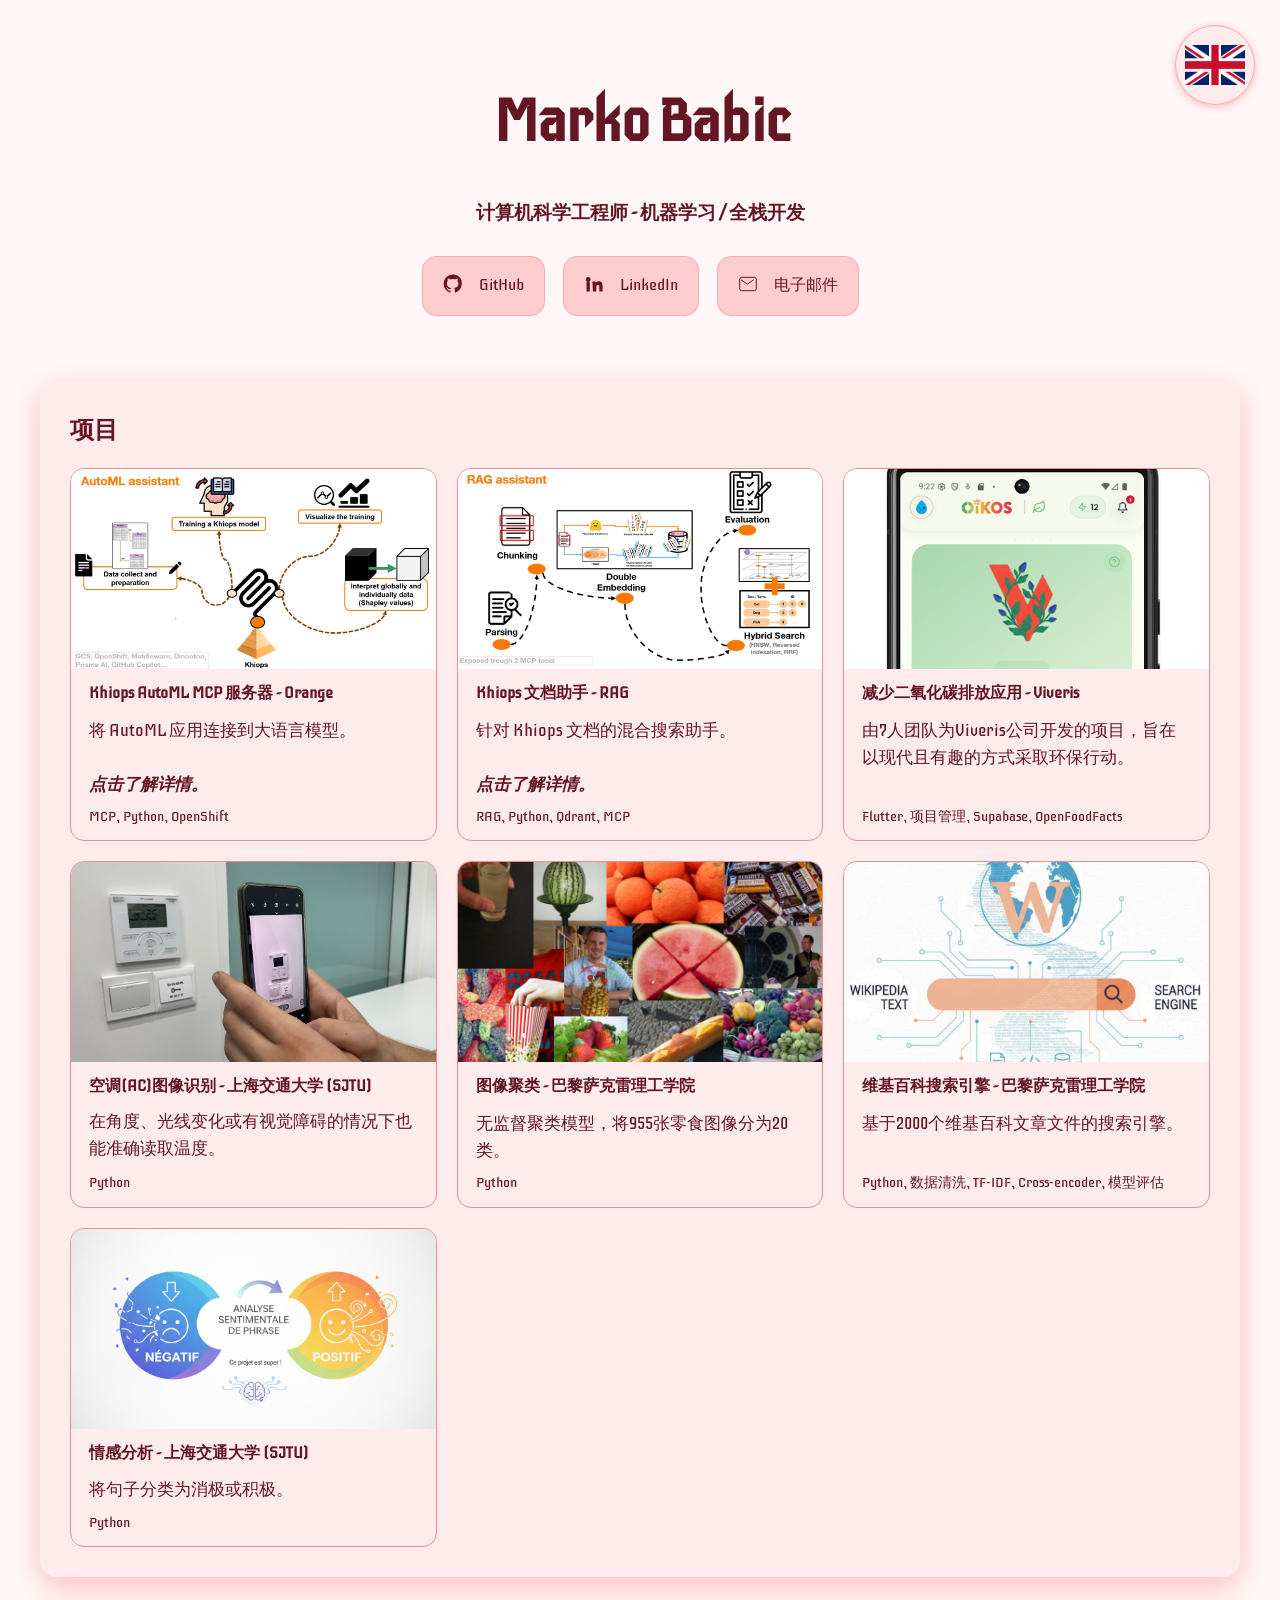
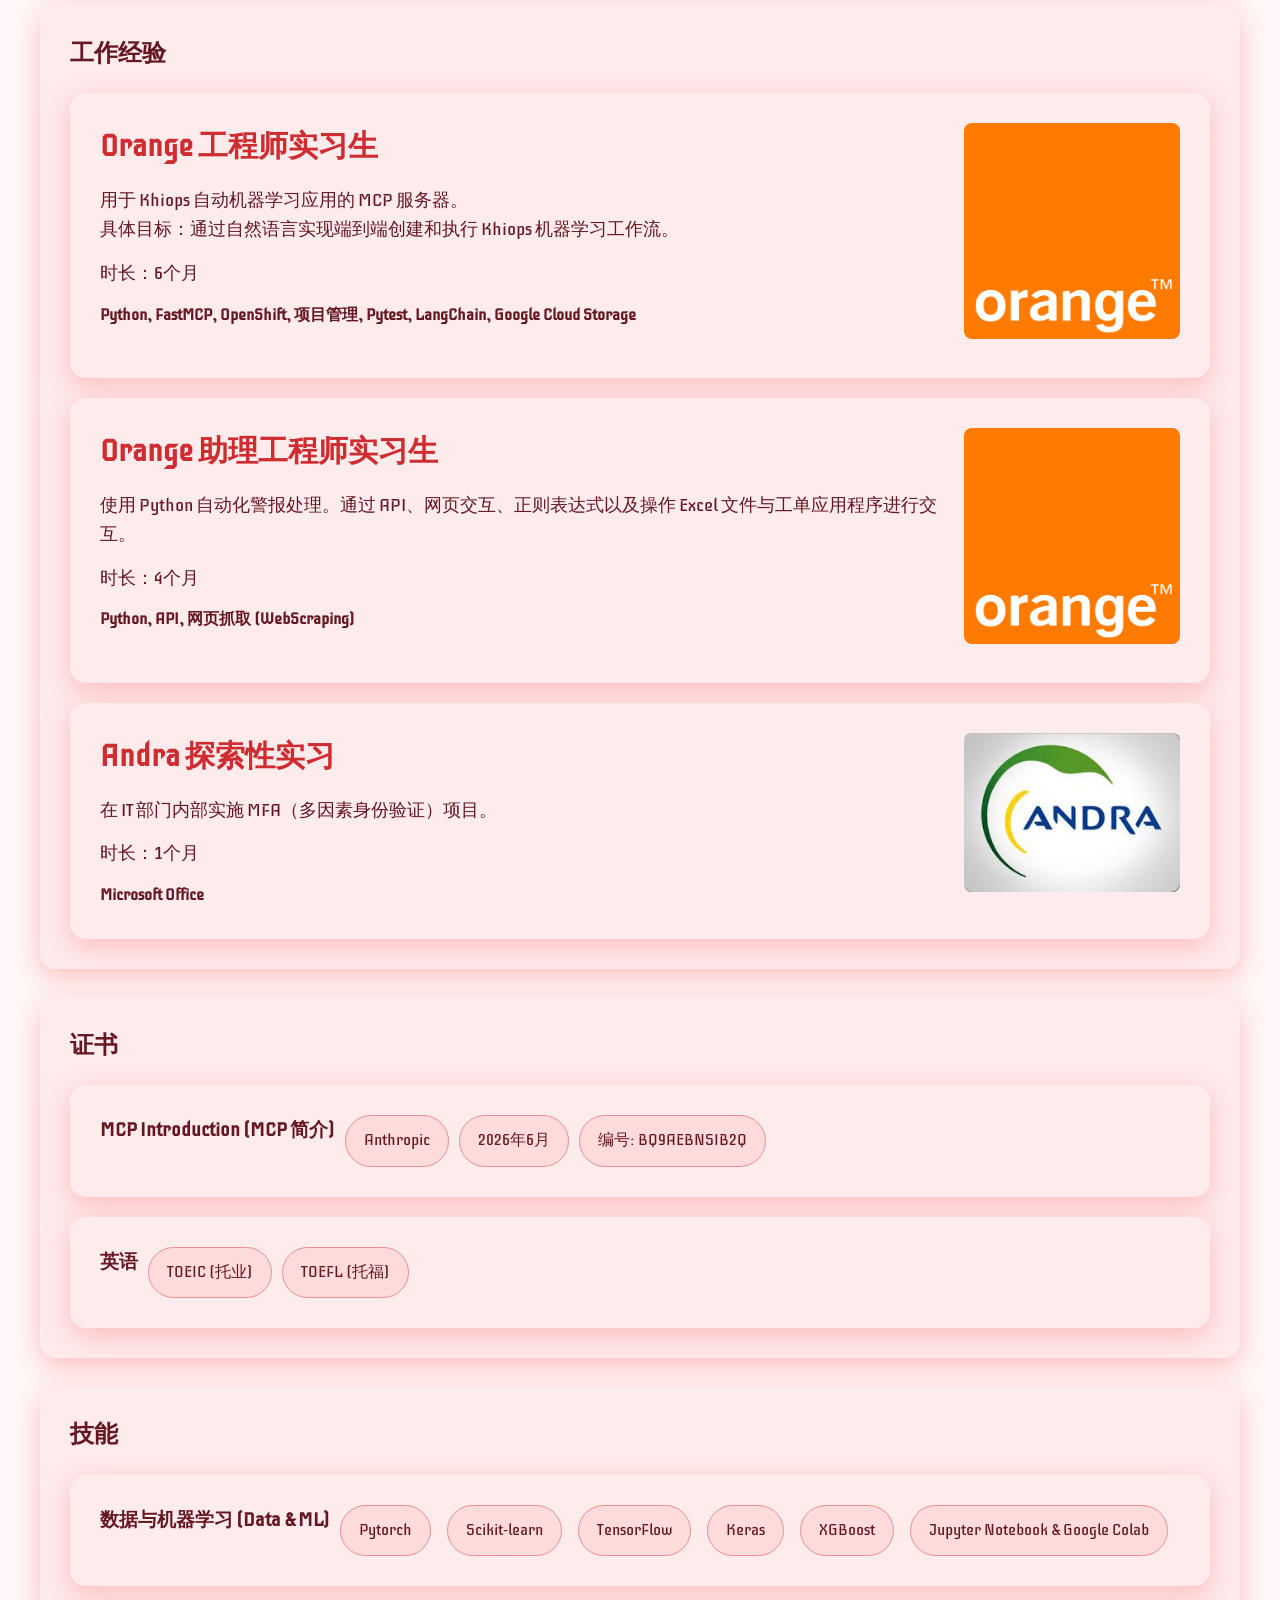
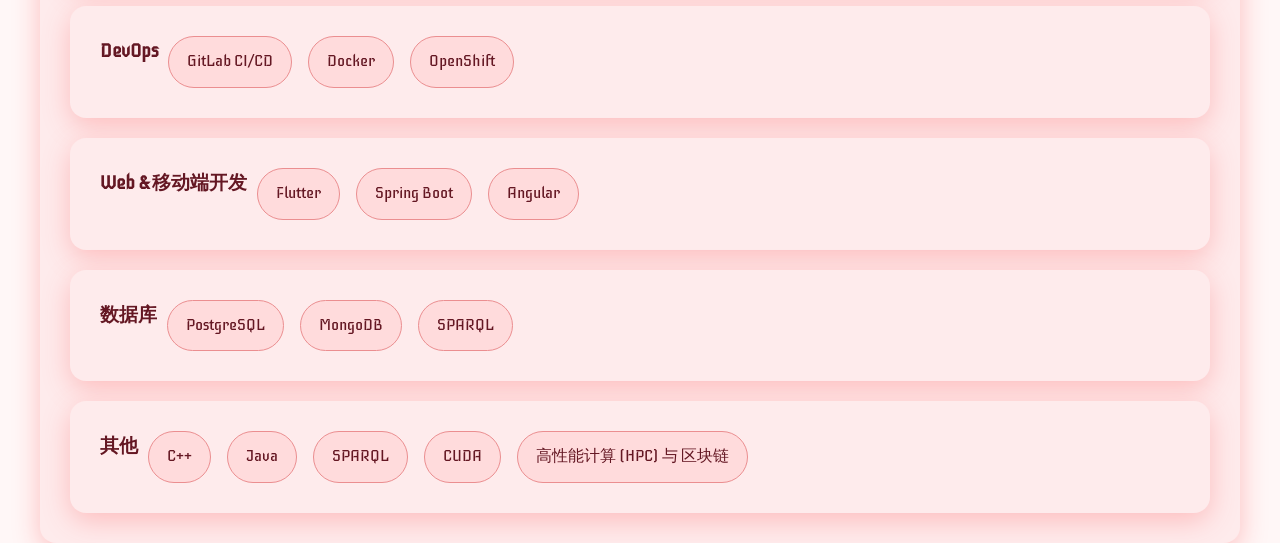
==== commit c80d007d: "update title role" ====
--- a/index_CN.html
+++ b/index_CN.html
@@ -19,7 +19,7 @@
       </div>
 
       <h1>Marko Babic</h1>
-      <h3>巴黎萨克雷理工学院 (Polytech Paris-Saclay) 计算机科学工程专业学生</h3>
+      <h3>计算机科学工程师 - 机器学习 / 全栈开发</h3>
 
       <nav class="links" aria-label="社交链接">
         <a class="link-btn" href="https://github.com/Bakame1" target="_blank" rel="noopener noreferrer" aria-label="GitHub 链接">
